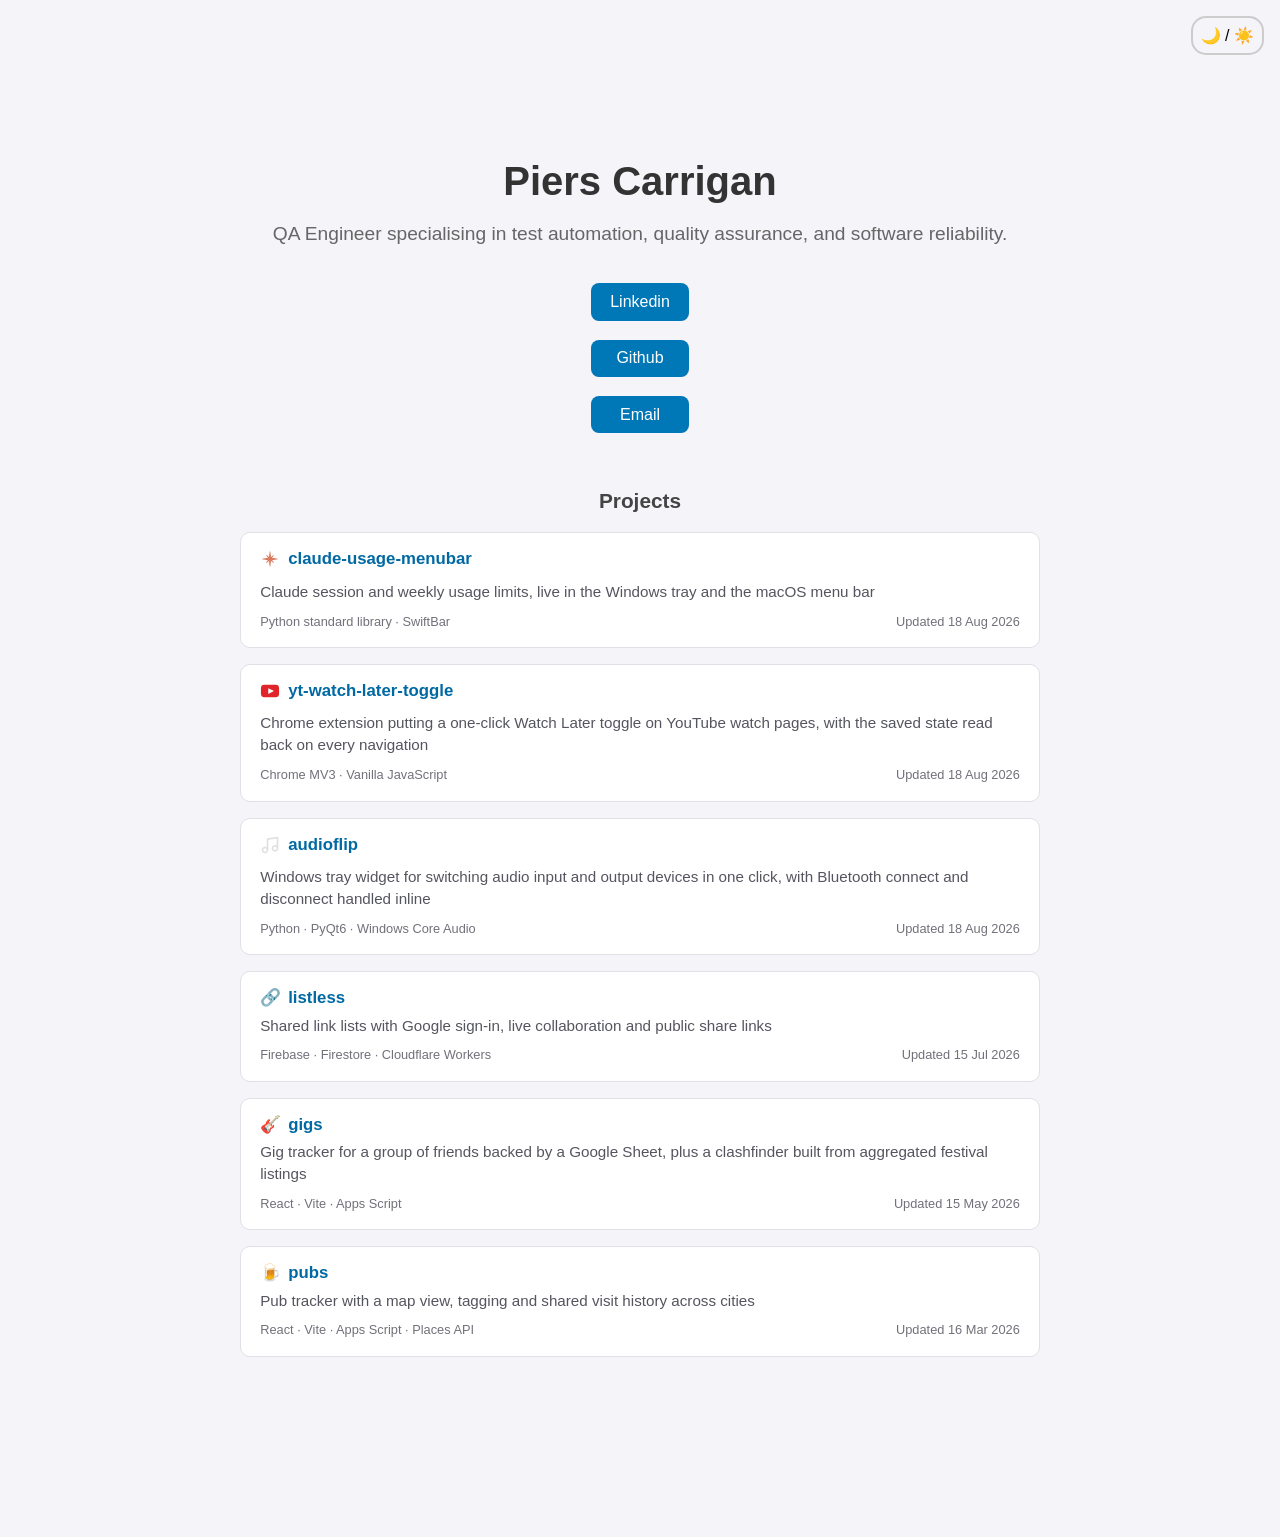
==== index.html @ 7ac931a4 "Show six projects, sorted newest-first with live commit dates Adds gigs, pubs and listless alongside" ====
<!DOCTYPE html>

<html lang="en">
  <head>
    <meta charset="UTF-8" />
    <meta name="viewport" content="width=device-width, initial-scale=1.0" />
    <meta name="description" content="The official website of Piers Carrigan - professional profile, portfolio, and contact information." />
    <meta property="og:type" content="profile" />
    <meta property="og:title" content="Piers Carrigan - QA Engineer" />
    <meta
      property="og:description"
      content="The official website of Piers Carrigan - QA engineer, tester, and software quality specialist."
    />
    <meta property="og:url" content="https://piers.qa/" />
    <meta property="og:image" content="https://piers.qa/assets/favicon.png" />
    <meta name="twitter:card" content="summary" />
    <meta name="twitter:title" content="Piers Carrigan - QA Engineer" />
    <meta name="twitter:description" content="The official site of Piers Carrigan - QA engineer and software quality professional." />
    <meta name="twitter:image" content="https://piers.qa/assets/favicon.png" />
    <link rel="stylesheet" href="style.css" />
    <link rel="icon" href="assets/favicon.png" type="image/png" />
    <link rel="canonical" href="https://piers.qa/" />
    <script type="application/ld+json">
      {
        "@context": "https://schema.org",
        "@type": "Person",
        "name": "Piers Carrigan",
        "url": "https://piers.qa",
        "sameAs": ["https://www.linkedin.com/in/pierscarrigan/", "https://github.com/pjcc"]
      }
    </script>

    <title>Piers Carrigan - QA Engineer | piers.qa</title>
  </head>
  <body>
    <div class="container">
      <header>
        <button id="darkModeToggle" class="toggle-btn">🌙 / ☀️</button>
        <h1>Piers Carrigan</h1>
        <p class="intro">QA Engineer specialising in test automation, quality assurance, and software reliability.</p>
      </header>
      <main>
        <a href="https://www.linkedin.com/in/pierscarrigan/" class="btn" aria-label="Link to Piers Carrigan's Linkedin">Linkedin</a><br />
        <a href="https://github.com/pjcc" class="btn" aria-label="Link to Piers Carrigan's Github">Github</a><br />
        <a href="mailto:piers.carrigan+githubpages@gmail.com" class="btn" aria-label="Email link for Piers Carrigan">Email</a>

        <section class="portfolio" aria-labelledby="portfolio-heading">
          <h2 id="portfolio-heading">Projects</h2>
          <ul class="projects">
            <li class="project">
              <h3>
                <a href="https://github.com/pjcc/claude-usage-menubar"><img class="icon" src="assets/projects/claude-usage.svg" alt="" width="20" height="20" /><span>claude-usage-menubar</span></a>
              </h3>
              <p>Claude session and weekly usage limits, live in the Windows tray and the macOS menu bar</p>
              <p class="meta">
                <span class="tech">Python standard library &middot; SwiftBar</span>
                <span class="updated">Updated <time datetime="2026-08-18T13:59:59Z" data-repo="claude-usage-menubar">18 Aug 2026</time></span>
              </p>
            </li>
            <li class="project">
              <h3>
                <a href="https://github.com/pjcc/yt-watch-later-toggle"><img class="icon" src="assets/projects/youtube-play.svg" alt="" width="20" height="20" /><span>yt-watch-later-toggle</span></a>
              </h3>
              <p>Chrome extension putting a one-click Watch Later toggle on YouTube watch pages, with the saved state read back on every navigation</p>
              <p class="meta">
                <span class="tech">Chrome MV3 &middot; Vanilla JavaScript</span>
                <span class="updated">Updated <time datetime="2026-08-18T13:49:23Z" data-repo="yt-watch-later-toggle">18 Aug 2026</time></span>
              </p>
            </li>
            <li class="project">
              <h3>
                <a href="https://github.com/pjcc/audioflip"><img class="icon" src="assets/projects/audioflip.ico" alt="" width="20" height="20" /><span>audioflip</span></a>
              </h3>
              <p>Windows tray widget for switching audio input and output devices in one click, with Bluetooth connect and disconnect handled inline</p>
              <p class="meta">
                <span class="tech">Python &middot; PyQt6 &middot; Windows Core Audio</span>
                <span class="updated">Updated <time datetime="2026-08-18T12:26:42Z" data-repo="audioflip">18 Aug 2026</time></span>
              </p>
            </li>
            <li class="project">
              <h3>
                <a href="https://github.com/pjcc/listless"><span class="icon" aria-hidden="true">&#128279;</span><span>listless</span></a>
              </h3>
              <p>Shared link lists with Google sign-in, live collaboration and public share links</p>
              <p class="meta">
                <span class="tech">Firebase &middot; Firestore &middot; Cloudflare Workers</span>
                <span class="updated">Updated <time datetime="2026-07-15T09:54:10Z" data-repo="listless">15 Jul 2026</time></span>
              </p>
            </li>
            <li class="project">
              <h3>
                <a href="https://github.com/pjcc/gigs"><span class="icon" aria-hidden="true">&#127928;</span><span>gigs</span></a>
              </h3>
              <p>Gig tracker for a group of friends backed by a Google Sheet, plus a clashfinder built from aggregated festival listings</p>
              <p class="meta">
                <span class="tech">React &middot; Vite &middot; Apps Script</span>
                <span class="updated">Updated <time datetime="2026-05-15T13:23:45Z" data-repo="gigs">15 May 2026</time></span>
              </p>
            </li>
            <li class="project">
              <h3>
                <a href="https://github.com/pjcc/pubs"><span class="icon" aria-hidden="true">&#127866;</span><span>pubs</span></a>
              </h3>
              <p>Pub tracker with a map view, tagging and shared visit history across cities</p>
              <p class="meta">
                <span class="tech">React &middot; Vite &middot; Apps Script &middot; Places API</span>
                <span class="updated">Updated <time datetime="2026-03-16T22:26:33Z" data-repo="pubs">16 Mar 2026</time></span>
              </p>
            </li>
          </ul>
        </section>
      </main>
      <footer></footer>
    </div>
    <script>
      // The commit dates are baked into the markup so the cards are right with
      // no JS and when the API is unreachable or rate-limited. This refreshes
      // them from GitHub when it answers, so they cannot silently go stale.
      (() => {
        const list = document.querySelector(".projects");
        const stamp = (li) => li.querySelector("time")?.getAttribute("datetime") || "";

        // Newest first. The markup is already in this order, so the first call
        // is a no-op and the cards do not visibly reshuffle on load; only live
        // data that actually changes the order moves anything.
        const sortCards = () => {
          [...list.children]
            .sort((a, b) => stamp(b).localeCompare(stamp(a)))
            .forEach((li) => list.appendChild(li));
        };

        sortCards();

        const times = [...document.querySelectorAll("time[data-repo]")];
        Promise.allSettled(
          times.map((el) =>
            fetch(`https://api.github.com/repos/pjcc/${el.dataset.repo}/commits?per_page=1`)
              .then((res) => (res.ok ? res.json() : Promise.reject(res.status)))
              .then(([commit]) => {
                const when = new Date(commit.commit.committer.date);
                if (isNaN(when)) return;
                el.setAttribute("datetime", when.toISOString());
                el.textContent = when.toLocaleDateString("en-GB", { day: "numeric", month: "short", year: "numeric" });
              }),
          ),
        ).then(sortCards); // one re-sort once every card has settled, not six
      })();
    </script>

    <script>
      const prefersDark = window.matchMedia("(prefers-color-scheme: dark)").matches;
      const storedTheme = localStorage.getItem("theme");
      const toggleBtn = document.getElementById("darkModeToggle");

      // Determine initial theme
      const isDark = storedTheme === "dark" || (!storedTheme && prefersDark);
      if (isDark) {
        document.body.classList.add("dark");
      }

      // Set initial accessibility attributes
      toggleBtn.setAttribute("aria-pressed", isDark);
      toggleBtn.setAttribute("aria-label", isDark ? "Switch to light mode" : "Switch to dark mode");
      // toggleBtn.textContent = isDark ? "☀️" : "🌙";

      // Handle toggle click
      toggleBtn.addEventListener("click", () => {
        const nowDark = !document.body.classList.contains("dark");

        document.body.classList.toggle("dark", nowDark);
        localStorage.setItem("theme", nowDark ? "dark" : "light");

        // Update ARIA attributes and icon
        toggleBtn.setAttribute("aria-pressed", nowDark);
        toggleBtn.setAttribute("aria-label", nowDark ? "Switch to light mode" : "Switch to dark mode");
        // toggleBtn.textContent = nowDark ? "☀️" : "🌙";
      });
    </script>
  </body>
</html>
<!-- https://github.com/pjcc/pjcc.github.io -->
---- style.css ----
/* Light mode */
body {
  margin: 100px;
  font-family: "Segoe UI", sans-serif;
  background: #f4f4f9;
  color: #333;
  transition: background 1s, color 1s;
}

.container {
  max-width: 800px;
  margin: 0 auto;
  padding: 2rem;
  text-align: center;
}

header h1 {
  font-size: 2.5rem;
  margin-bottom: 0.5rem;
}

header p {
  font-size: 1.2rem;
  color: #666;
}

.btn {
  display: inline-block;
  margin-top: 1.2rem;
  padding: 0.6rem 1.2rem;
  background: #0077b6;
  color: #fff;
  text-decoration: none;
  border-radius: 8px;
  transition: background 0.3s;
  min-width: 60px;
}

.btn:hover {
  background: #005c8e;
}

footer {
  margin-top: 3rem;
  font-size: 0.9rem;
  color: #888;
}

.toggle-btn {
  position: absolute;
  top: 1rem;
  right: 1rem;
  background: none;
  border: 2px solid #ccc;
  padding: 0.5rem 0.5rem;
  border-radius: 15px;
  cursor: pointer;
  font-size: 1rem;
}

.toggle-btn:hover {
  background: #e1eff2;
}

/* Portfolio */
.portfolio {
  margin-top: 3.5rem;
  text-align: left;
}

.portfolio h2 {
  font-size: 1.3rem;
  margin: 0 0 1.2rem;
  text-align: center;
  color: #444;
}

.projects {
  list-style: none;
  margin: 0;
  padding: 0;
  display: grid;
  gap: 1rem;
}

.project {
  padding: 1rem 1.2rem;
  border: 1px solid #e0e0e6;
  border-radius: 10px;
  background: #fff;
  transition: border-color 0.3s, background 1s;
}

.project:hover {
  border-color: #0077b6;
}

.project h3 {
  margin: 0 0 0.4rem;
  font-size: 1.05rem;
}

.project h3 a {
  display: inline-flex;
  align-items: center;
  gap: 0.5rem;
  color: #0069a3;
  text-decoration: none;
}

/* Emoji and raster icons sit on the same 1.25rem box so the names line up */
.project .icon {
  flex: 0 0 auto;
  width: 1.25rem;
  height: 1.25rem;
  font-size: 1.05rem;
  line-height: 1.25rem;
  text-align: center;
}

img.icon {
  object-fit: contain;
}

.project h3 a:hover span:last-child {
  text-decoration: underline;
}

.project p {
  margin: 0;
  font-size: 0.95rem;
  color: #55555f;
  line-height: 1.45;
}

.project .meta {
  display: flex;
  justify-content: space-between;
  align-items: baseline;
  gap: 0.75rem 1rem;
  flex-wrap: wrap;
  margin-top: 0.6rem;
  font-size: 0.8rem;
  color: #71717a;
}

.project .updated {
  white-space: nowrap;
}

/* Keyboard focus, in both themes */
a:focus-visible,
button:focus-visible {
  outline: 3px solid #0077b6;
  outline-offset: 3px;
}

/* The 100px body margin leaves too little room for the cards on a phone */
@media (max-width: 600px) {
  body {
    margin: 2rem 1rem;
  }

  .container {
    padding: 1rem 0;
  }
}

/* Dark mode */
body.dark {
  background: #121212;
  color: #e0e0e0;
}

body.dark header p,
body.dark footer {
  color: #aaa;
}

body.dark .btn {
  background: #0077b6;
}

body.dark .btn:hover {
  background: #005c8e;
}

body.dark .toggle-btn {
  border-color: #555;
  color: #e0e0e0;
}

body.dark .toggle-btn:hover {
  background: #3b4142;
}

body.dark .portfolio h2 {
  color: #ccc;
}

body.dark .project {
  background: #1b1b1b;
  border-color: #333;
}

body.dark .project:hover {
  border-color: #4db8e8;
}

body.dark .project h3 a {
  color: #5cc2ef;
}

body.dark .project p {
  color: #b8b8b8;
}

body.dark .project .meta {
  color: #8a8a8a;
}

body.dark a:focus-visible,
body.dark button:focus-visible {
  outline-color: #5cc2ef;
}
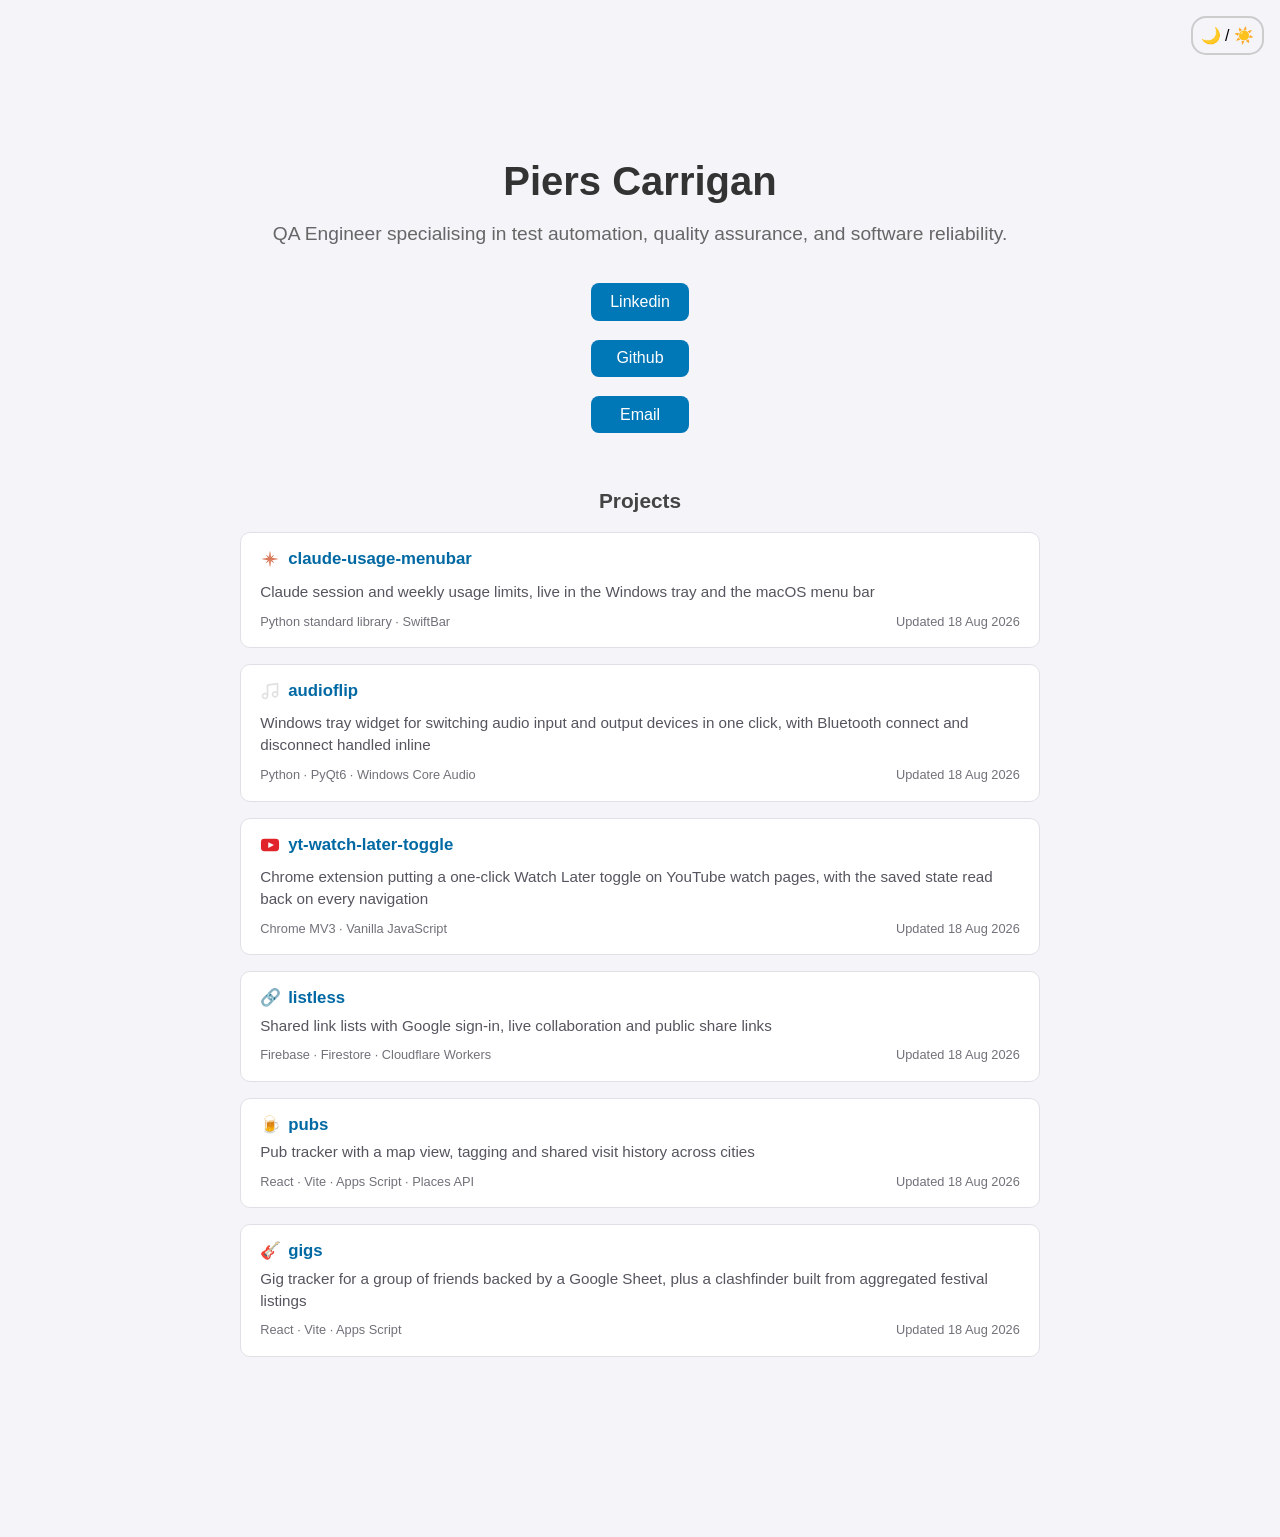
==== commit 6505af16: "Refresh the baked commit dates and the order they imply Today's pushes moved four of the six repos, " ====
--- a/index.html
+++ b/index.html
@@ -54,7 +54,17 @@
               <p>Claude session and weekly usage limits, live in the Windows tray and the macOS menu bar</p>
               <p class="meta">
                 <span class="tech">Python standard library &middot; SwiftBar</span>
-                <span class="updated">Updated <time datetime="2026-08-18T13:59:59Z" data-repo="claude-usage-menubar">18 Aug 2026</time></span>
+                <span class="updated">Updated <time datetime="2026-08-18T15:33:27Z" data-repo="claude-usage-menubar">18 Aug 2026</time></span>
+              </p>
+            </li>
+            <li class="project">
+              <h3>
+                <a href="https://github.com/pjcc/audioflip"><img class="icon" src="assets/projects/audioflip.ico" alt="" width="20" height="20" /><span>audioflip</span></a>
+              </h3>
+              <p>Windows tray widget for switching audio input and output devices in one click, with Bluetooth connect and disconnect handled inline</p>
+              <p class="meta">
+                <span class="tech">Python &middot; PyQt6 &middot; Windows Core Audio</span>
+                <span class="updated">Updated <time datetime="2026-08-18T15:32:09Z" data-repo="audioflip">18 Aug 2026</time></span>
               </p>
             </li>
             <li class="project">
@@ -64,17 +74,7 @@
               <p>Chrome extension putting a one-click Watch Later toggle on YouTube watch pages, with the saved state read back on every navigation</p>
               <p class="meta">
                 <span class="tech">Chrome MV3 &middot; Vanilla JavaScript</span>
-                <span class="updated">Updated <time datetime="2026-08-18T13:49:23Z" data-repo="yt-watch-later-toggle">18 Aug 2026</time></span>
-              </p>
-            </li>
-            <li class="project">
-              <h3>
-                <a href="https://github.com/pjcc/audioflip"><img class="icon" src="assets/projects/audioflip.ico" alt="" width="20" height="20" /><span>audioflip</span></a>
-              </h3>
-              <p>Windows tray widget for switching audio input and output devices in one click, with Bluetooth connect and disconnect handled inline</p>
-              <p class="meta">
-                <span class="tech">Python &middot; PyQt6 &middot; Windows Core Audio</span>
-                <span class="updated">Updated <time datetime="2026-08-18T12:26:42Z" data-repo="audioflip">18 Aug 2026</time></span>
+                <span class="updated">Updated <time datetime="2026-08-18T15:30:24Z" data-repo="yt-watch-later-toggle">18 Aug 2026</time></span>
               </p>
             </li>
             <li class="project">
@@ -84,7 +84,17 @@
               <p>Shared link lists with Google sign-in, live collaboration and public share links</p>
               <p class="meta">
                 <span class="tech">Firebase &middot; Firestore &middot; Cloudflare Workers</span>
-                <span class="updated">Updated <time datetime="2026-07-15T09:54:10Z" data-repo="listless">15 Jul 2026</time></span>
+                <span class="updated">Updated <time datetime="2026-08-18T15:13:53Z" data-repo="listless">18 Aug 2026</time></span>
+              </p>
+            </li>
+            <li class="project">
+              <h3>
+                <a href="https://github.com/pjcc/pubs"><span class="icon" aria-hidden="true">&#127866;</span><span>pubs</span></a>
+              </h3>
+              <p>Pub tracker with a map view, tagging and shared visit history across cities</p>
+              <p class="meta">
+                <span class="tech">React &middot; Vite &middot; Apps Script &middot; Places API</span>
+                <span class="updated">Updated <time datetime="2026-08-18T14:26:42Z" data-repo="pubs">18 Aug 2026</time></span>
               </p>
             </li>
             <li class="project">
@@ -94,17 +104,7 @@
               <p>Gig tracker for a group of friends backed by a Google Sheet, plus a clashfinder built from aggregated festival listings</p>
               <p class="meta">
                 <span class="tech">React &middot; Vite &middot; Apps Script</span>
-                <span class="updated">Updated <time datetime="2026-05-15T13:23:45Z" data-repo="gigs">15 May 2026</time></span>
-              </p>
-            </li>
-            <li class="project">
-              <h3>
-                <a href="https://github.com/pjcc/pubs"><span class="icon" aria-hidden="true">&#127866;</span><span>pubs</span></a>
-              </h3>
-              <p>Pub tracker with a map view, tagging and shared visit history across cities</p>
-              <p class="meta">
-                <span class="tech">React &middot; Vite &middot; Apps Script &middot; Places API</span>
-                <span class="updated">Updated <time datetime="2026-03-16T22:26:33Z" data-repo="pubs">16 Mar 2026</time></span>
+                <span class="updated">Updated <time datetime="2026-08-18T14:26:38Z" data-repo="gigs">18 Aug 2026</time></span>
               </p>
             </li>
           </ul>
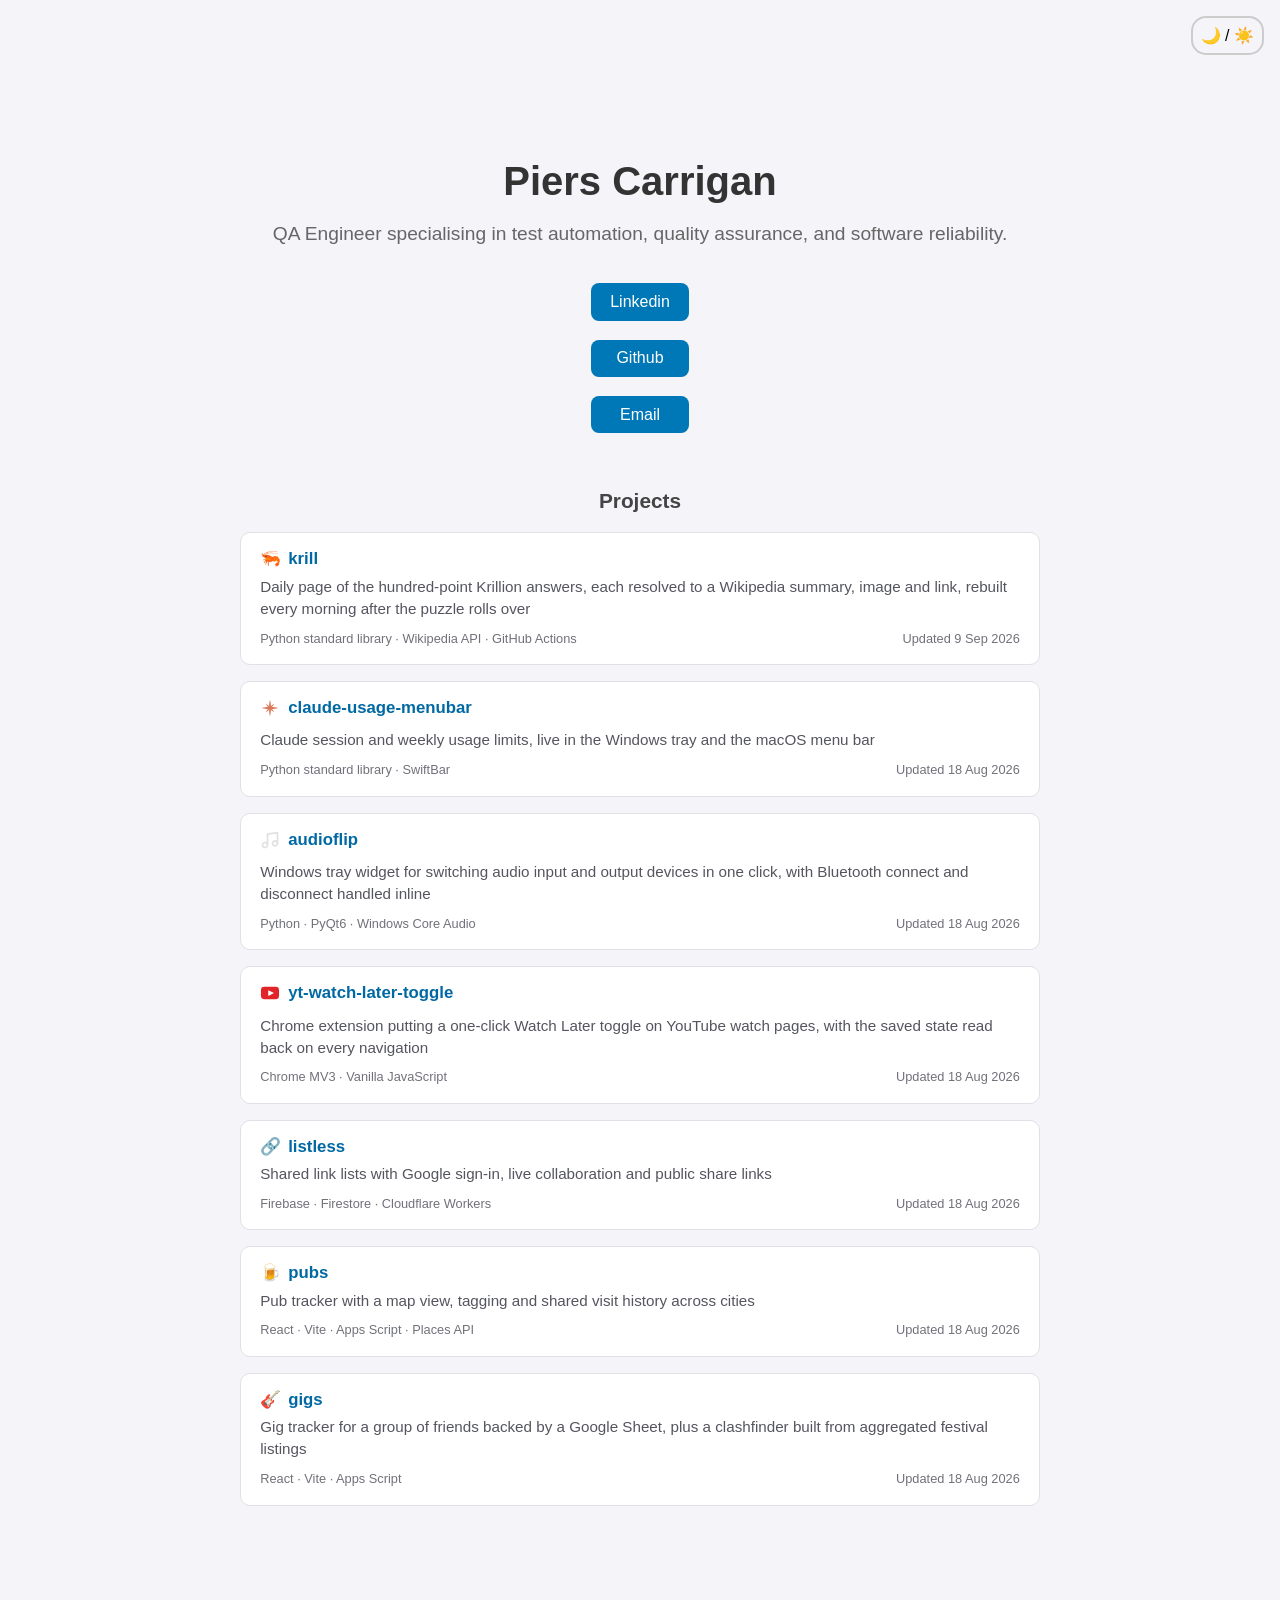
==== commit 66dbf18f: "Add krill to the projects section Newest of the seven, so it leads the list. Baked date is the real " ====
--- a/index.html
+++ b/index.html
@@ -47,6 +47,16 @@
         <section class="portfolio" aria-labelledby="portfolio-heading">
           <h2 id="portfolio-heading">Projects</h2>
           <ul class="projects">
+            <li class="project">
+              <h3>
+                <a href="https://github.com/pjcc/krill"><span class="icon" aria-hidden="true">&#129424;</span><span>krill</span></a>
+              </h3>
+              <p>Daily page of the hundred-point Krillion answers, each resolved to a Wikipedia summary, image and link, rebuilt every morning after the puzzle rolls over</p>
+              <p class="meta">
+                <span class="tech">Python standard library &middot; Wikipedia API &middot; GitHub Actions</span>
+                <span class="updated">Updated <time datetime="2026-09-09T11:57:45Z" data-repo="krill">9 Sep 2026</time></span>
+              </p>
+            </li>
             <li class="project">
               <h3>
                 <a href="https://github.com/pjcc/claude-usage-menubar"><img class="icon" src="assets/projects/claude-usage.svg" alt="" width="20" height="20" /><span>claude-usage-menubar</span></a>
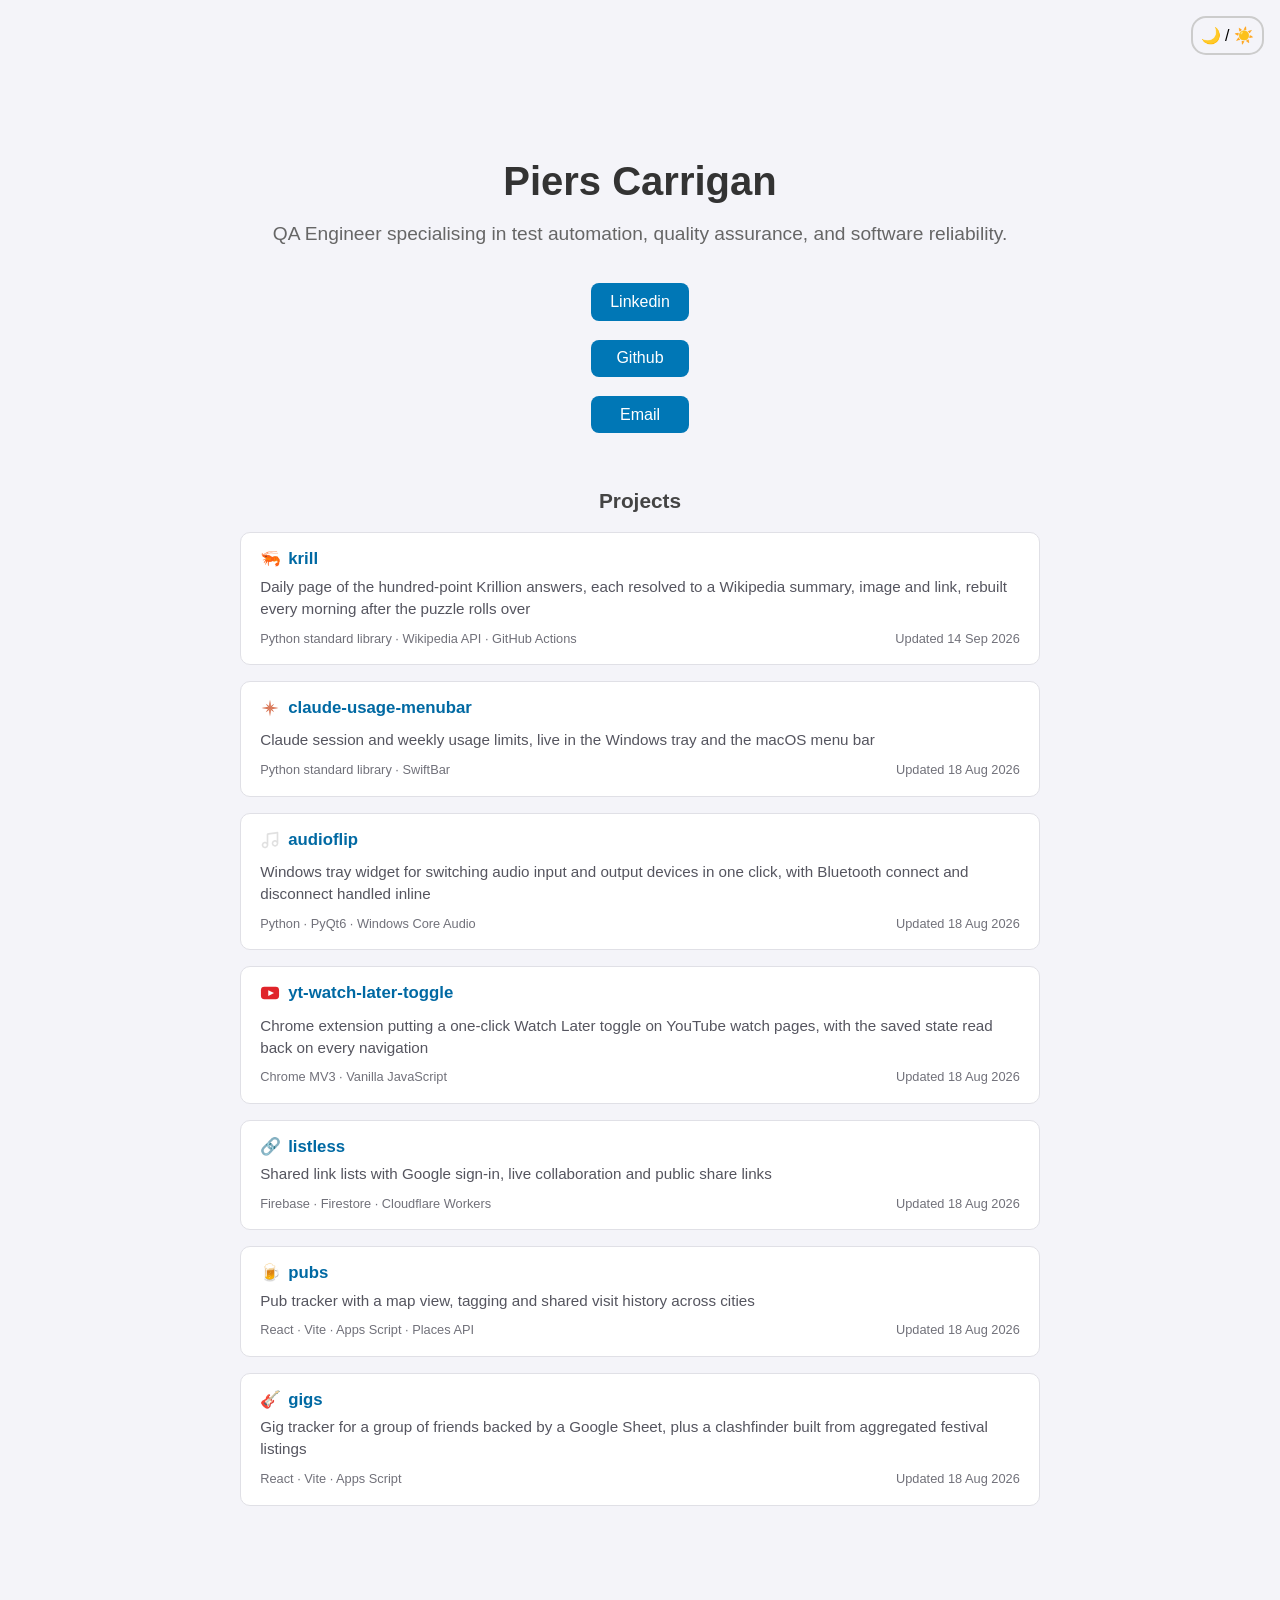
==== commit 572f6f85: "Date the krill card from human commits only krill's daily Actions run commits as github-actions[bot]" ====
--- a/index.html
+++ b/index.html
@@ -54,7 +54,7 @@
               <p>Daily page of the hundred-point Krillion answers, each resolved to a Wikipedia summary, image and link, rebuilt every morning after the puzzle rolls over</p>
               <p class="meta">
                 <span class="tech">Python standard library &middot; Wikipedia API &middot; GitHub Actions</span>
-                <span class="updated">Updated <time datetime="2026-09-09T11:57:45Z" data-repo="krill">9 Sep 2026</time></span>
+                <span class="updated">Updated <time datetime="2026-09-14T11:53:27Z" data-repo="krill" data-author="pjcc">14 Sep 2026</time></span>
               </p>
             </li>
             <li class="project">
@@ -141,10 +141,15 @@
 
         sortCards();
 
+        // data-author limits a card to that user's commits, for repos where a
+        // bot commits on a schedule and would otherwise pass for real activity.
         const times = [...document.querySelectorAll("time[data-repo]")];
         Promise.allSettled(
           times.map((el) =>
-            fetch(`https://api.github.com/repos/pjcc/${el.dataset.repo}/commits?per_page=1`)
+            fetch(
+              `https://api.github.com/repos/pjcc/${el.dataset.repo}/commits?per_page=1` +
+                (el.dataset.author ? `&author=${el.dataset.author}` : ""),
+            )
               .then((res) => (res.ok ? res.json() : Promise.reject(res.status)))
               .then(([commit]) => {
                 const when = new Date(commit.commit.committer.date);
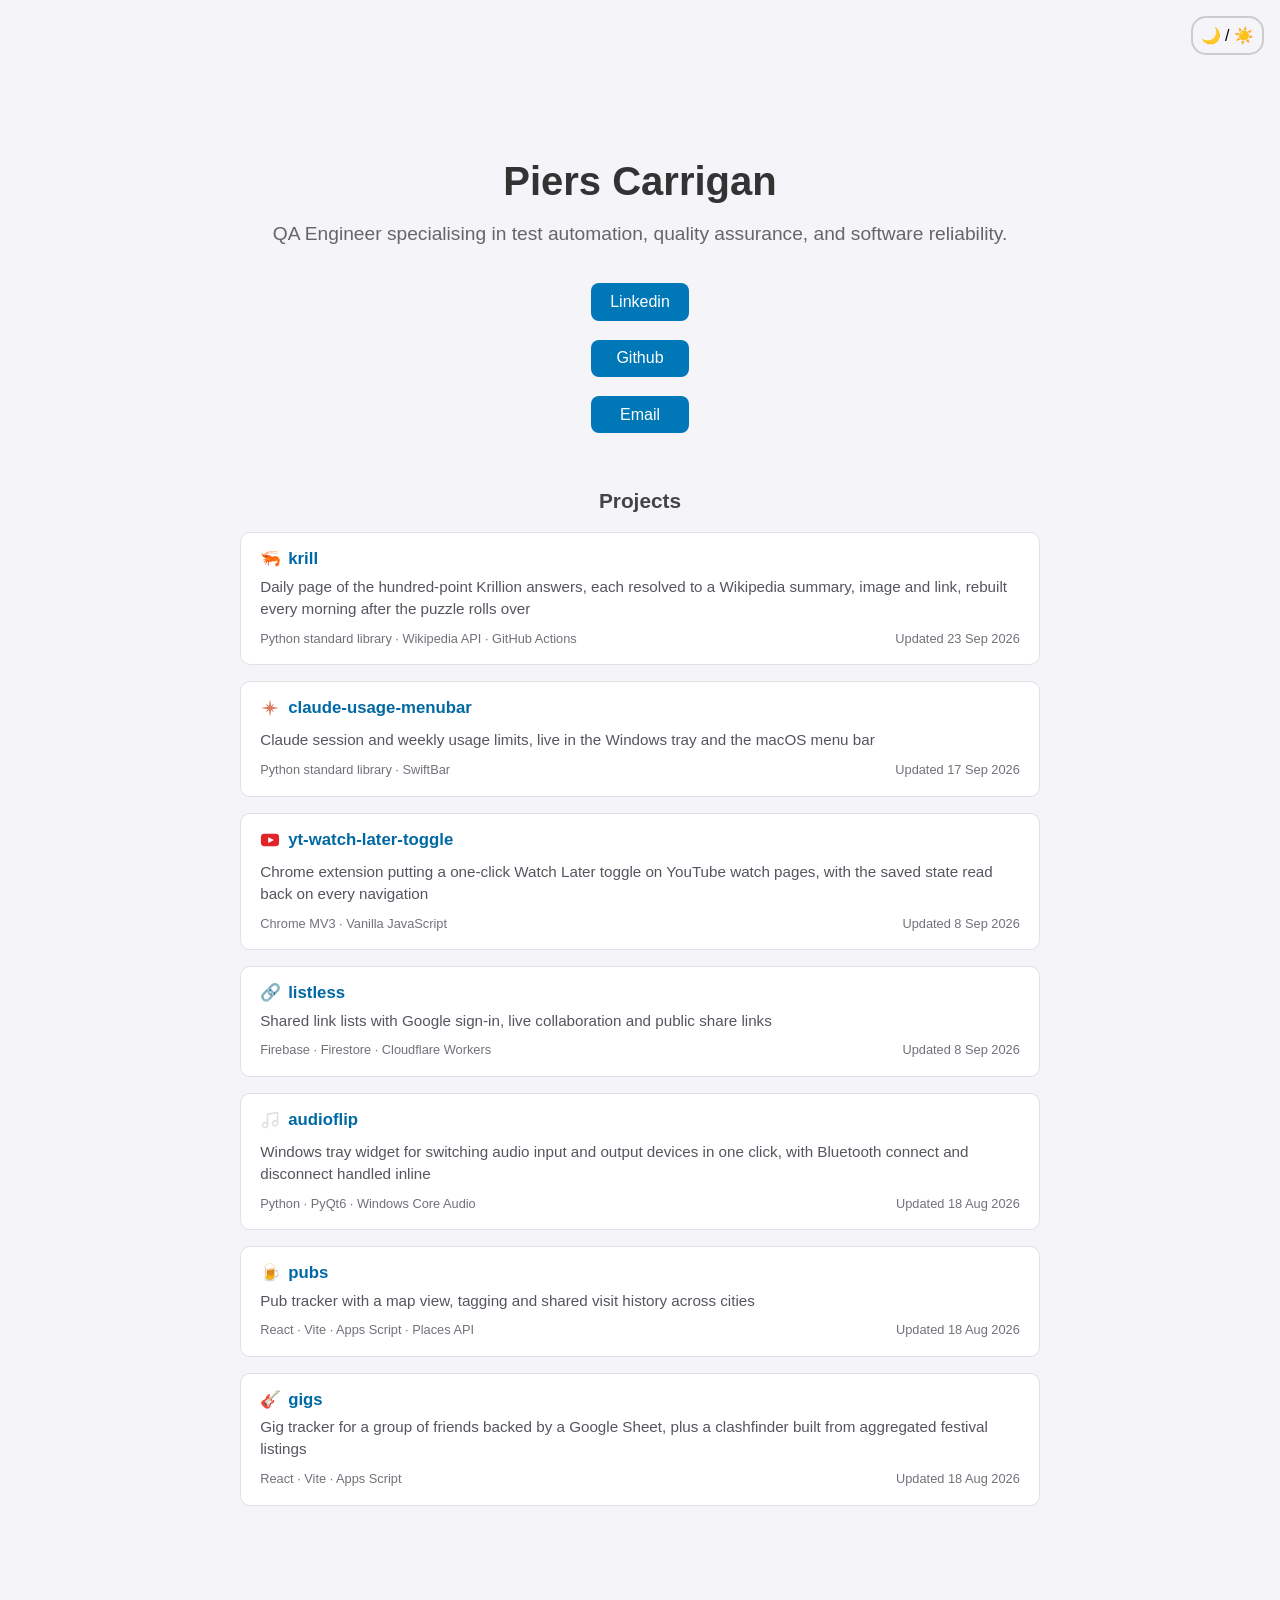
==== commit a54d6d08: "Refresh the baked commit dates and the order they imply Five cards had drifted from their live dates" ====
--- a/index.html
+++ b/index.html
@@ -54,7 +54,7 @@
               <p>Daily page of the hundred-point Krillion answers, each resolved to a Wikipedia summary, image and link, rebuilt every morning after the puzzle rolls over</p>
               <p class="meta">
                 <span class="tech">Python standard library &middot; Wikipedia API &middot; GitHub Actions</span>
-                <span class="updated">Updated <time datetime="2026-09-14T11:53:27Z" data-repo="krill" data-author="pjcc">14 Sep 2026</time></span>
+                <span class="updated">Updated <time datetime="2026-09-23T11:34:44Z" data-repo="krill" data-author="pjcc">23 Sep 2026</time></span>
               </p>
             </li>
             <li class="project">
@@ -64,7 +64,27 @@
               <p>Claude session and weekly usage limits, live in the Windows tray and the macOS menu bar</p>
               <p class="meta">
                 <span class="tech">Python standard library &middot; SwiftBar</span>
-                <span class="updated">Updated <time datetime="2026-08-18T15:33:27Z" data-repo="claude-usage-menubar">18 Aug 2026</time></span>
+                <span class="updated">Updated <time datetime="2026-09-17T09:54:16Z" data-repo="claude-usage-menubar">17 Sep 2026</time></span>
+              </p>
+            </li>
+            <li class="project">
+              <h3>
+                <a href="https://github.com/pjcc/yt-watch-later-toggle"><img class="icon" src="assets/projects/youtube-play.svg" alt="" width="20" height="20" /><span>yt-watch-later-toggle</span></a>
+              </h3>
+              <p>Chrome extension putting a one-click Watch Later toggle on YouTube watch pages, with the saved state read back on every navigation</p>
+              <p class="meta">
+                <span class="tech">Chrome MV3 &middot; Vanilla JavaScript</span>
+                <span class="updated">Updated <time datetime="2026-09-08T21:03:49Z" data-repo="yt-watch-later-toggle">8 Sep 2026</time></span>
+              </p>
+            </li>
+            <li class="project">
+              <h3>
+                <a href="https://github.com/pjcc/listless"><span class="icon" aria-hidden="true">&#128279;</span><span>listless</span></a>
+              </h3>
+              <p>Shared link lists with Google sign-in, live collaboration and public share links</p>
+              <p class="meta">
+                <span class="tech">Firebase &middot; Firestore &middot; Cloudflare Workers</span>
+                <span class="updated">Updated <time datetime="2026-09-08T20:45:06Z" data-repo="listless">8 Sep 2026</time></span>
               </p>
             </li>
             <li class="project">
@@ -74,27 +94,7 @@
               <p>Windows tray widget for switching audio input and output devices in one click, with Bluetooth connect and disconnect handled inline</p>
               <p class="meta">
                 <span class="tech">Python &middot; PyQt6 &middot; Windows Core Audio</span>
-                <span class="updated">Updated <time datetime="2026-08-18T15:32:09Z" data-repo="audioflip">18 Aug 2026</time></span>
-              </p>
-            </li>
-            <li class="project">
-              <h3>
-                <a href="https://github.com/pjcc/yt-watch-later-toggle"><img class="icon" src="assets/projects/youtube-play.svg" alt="" width="20" height="20" /><span>yt-watch-later-toggle</span></a>
-              </h3>
-              <p>Chrome extension putting a one-click Watch Later toggle on YouTube watch pages, with the saved state read back on every navigation</p>
-              <p class="meta">
-                <span class="tech">Chrome MV3 &middot; Vanilla JavaScript</span>
-                <span class="updated">Updated <time datetime="2026-08-18T15:30:24Z" data-repo="yt-watch-later-toggle">18 Aug 2026</time></span>
-              </p>
-            </li>
-            <li class="project">
-              <h3>
-                <a href="https://github.com/pjcc/listless"><span class="icon" aria-hidden="true">&#128279;</span><span>listless</span></a>
-              </h3>
-              <p>Shared link lists with Google sign-in, live collaboration and public share links</p>
-              <p class="meta">
-                <span class="tech">Firebase &middot; Firestore &middot; Cloudflare Workers</span>
-                <span class="updated">Updated <time datetime="2026-08-18T15:13:53Z" data-repo="listless">18 Aug 2026</time></span>
+                <span class="updated">Updated <time datetime="2026-08-18T19:30:48Z" data-repo="audioflip">18 Aug 2026</time></span>
               </p>
             </li>
             <li class="project">
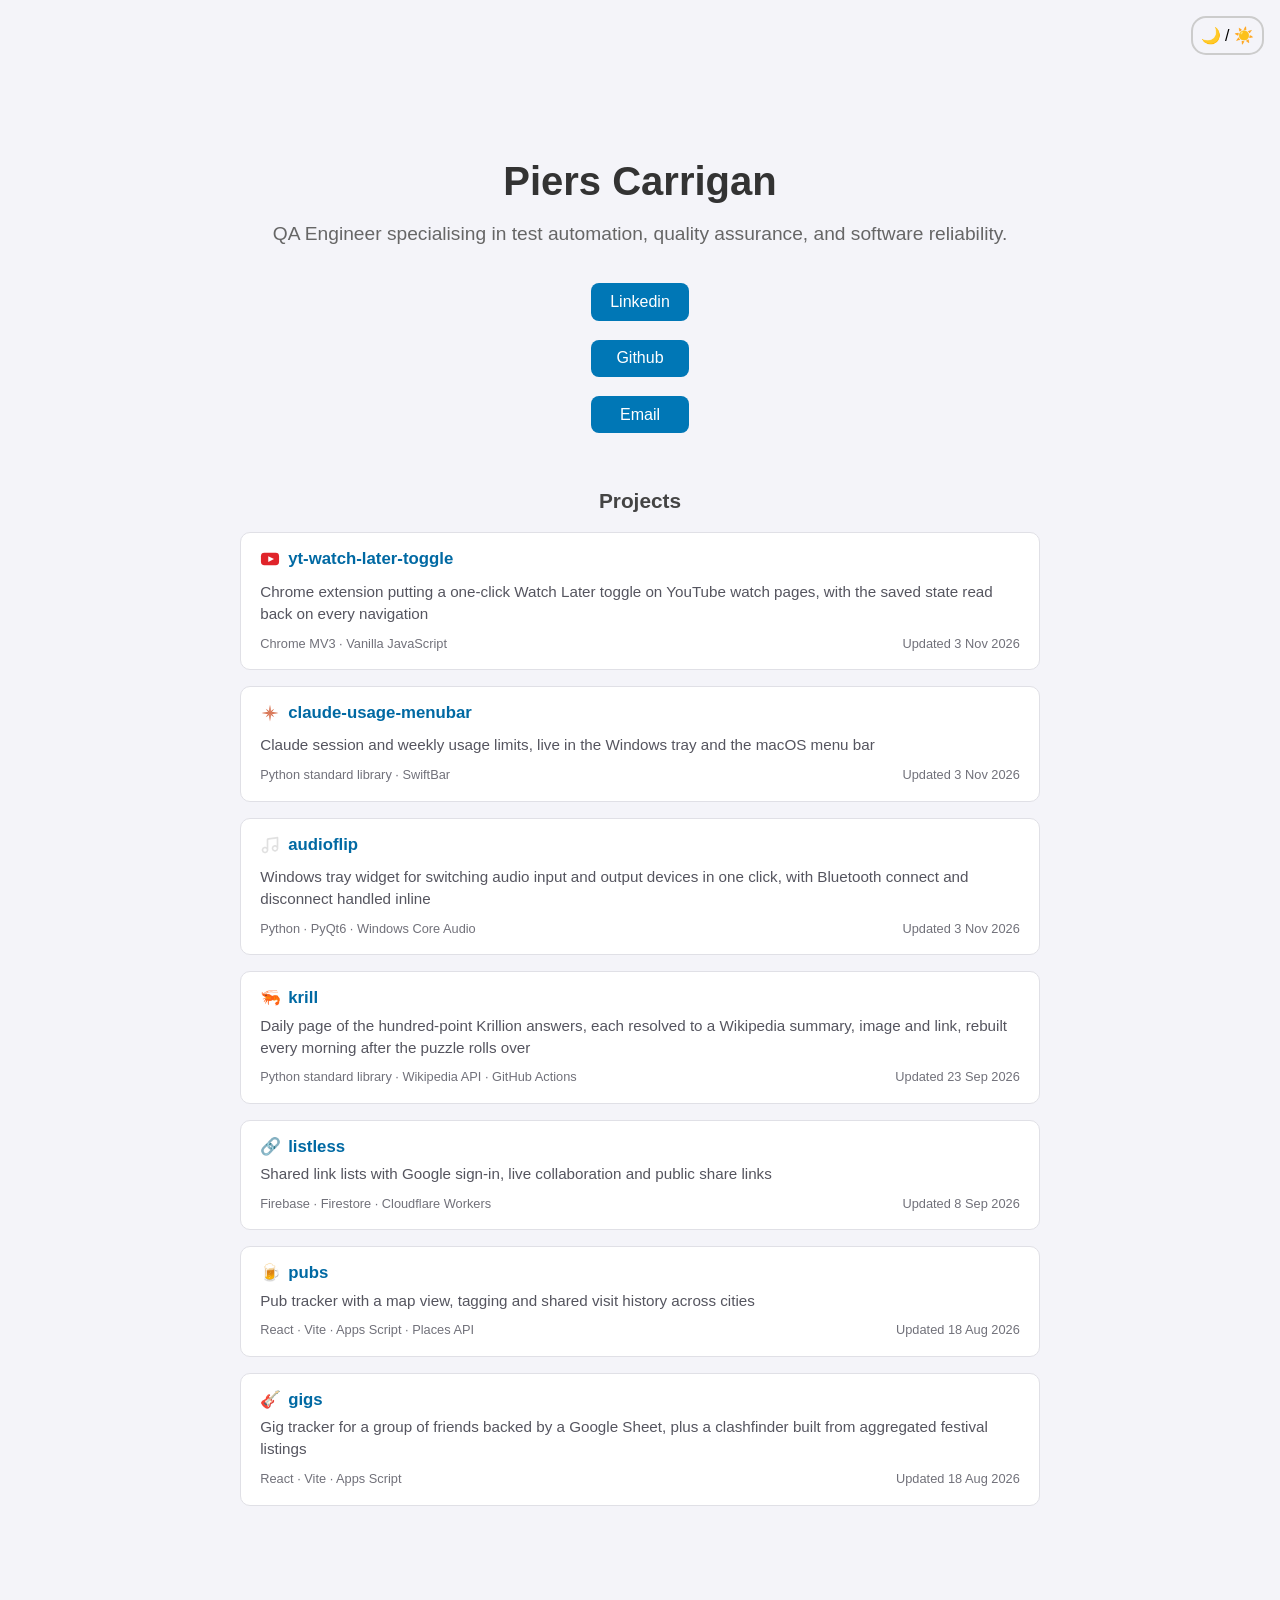
==== commit 034d82dd: "Cache the project dates so reloads cannot exhaust the API limit Each load spent one unauthenticated " ====
--- a/index.html
+++ b/index.html
@@ -17,6 +17,27 @@
     <meta name="twitter:title" content="Piers Carrigan - QA Engineer" />
     <meta name="twitter:description" content="The official site of Piers Carrigan - QA engineer and software quality professional." />
     <meta name="twitter:image" content="https://piers.qa/assets/favicon.png" />
+    <meta name="color-scheme" content="light dark" />
+    <script>
+      // Both run before first paint, which is why they live here and not at the
+      // end of <body>.
+      // The project list stays hidden until the live dates have sorted it, so it
+      // never shows in its baked order (removed by the script further down).
+      document.documentElement.classList.add("projects-pending");
+
+      // The theme is decided here so a cold load paints in the right theme
+      // straight away. Applied at the end of <body>, the page painted light and
+      // then faded to dark through the body's background transition.
+      (() => {
+        let stored = null;
+        try {
+          stored = localStorage.getItem("theme");
+        } catch {}
+        const dark = stored ? stored === "dark" : window.matchMedia("(prefers-color-scheme: dark)").matches;
+        document.documentElement.classList.toggle("dark", dark);
+        document.documentElement.style.colorScheme = dark ? "dark" : "light";
+      })();
+    </script>
     <link rel="stylesheet" href="style.css" />
     <link rel="icon" href="assets/favicon.png" type="image/png" />
     <link rel="canonical" href="https://piers.qa/" />
@@ -49,6 +70,36 @@
           <ul class="projects">
             <li class="project">
               <h3>
+                <a href="https://github.com/pjcc/yt-watch-later-toggle"><img class="icon" src="assets/projects/youtube-play.svg" alt="" width="20" height="20" /><span>yt-watch-later-toggle</span></a>
+              </h3>
+              <p>Chrome extension putting a one-click Watch Later toggle on YouTube watch pages, with the saved state read back on every navigation</p>
+              <p class="meta">
+                <span class="tech">Chrome MV3 &middot; Vanilla JavaScript</span>
+                <span class="updated">Updated <time datetime="2026-11-03T14:54:35Z" data-repo="yt-watch-later-toggle">3 Nov 2026</time></span>
+              </p>
+            </li>
+            <li class="project">
+              <h3>
+                <a href="https://github.com/pjcc/claude-usage-menubar"><img class="icon" src="assets/projects/claude-usage.svg" alt="" width="20" height="20" /><span>claude-usage-menubar</span></a>
+              </h3>
+              <p>Claude session and weekly usage limits, live in the Windows tray and the macOS menu bar</p>
+              <p class="meta">
+                <span class="tech">Python standard library &middot; SwiftBar</span>
+                <span class="updated">Updated <time datetime="2026-11-03T14:36:13Z" data-repo="claude-usage-menubar">3 Nov 2026</time></span>
+              </p>
+            </li>
+            <li class="project">
+              <h3>
+                <a href="https://github.com/pjcc/audioflip"><img class="icon" src="assets/projects/audioflip.ico" alt="" width="20" height="20" /><span>audioflip</span></a>
+              </h3>
+              <p>Windows tray widget for switching audio input and output devices in one click, with Bluetooth connect and disconnect handled inline</p>
+              <p class="meta">
+                <span class="tech">Python &middot; PyQt6 &middot; Windows Core Audio</span>
+                <span class="updated">Updated <time datetime="2026-11-03T14:32:23Z" data-repo="audioflip">3 Nov 2026</time></span>
+              </p>
+            </li>
+            <li class="project">
+              <h3>
                 <a href="https://github.com/pjcc/krill"><span class="icon" aria-hidden="true">&#129424;</span><span>krill</span></a>
               </h3>
               <p>Daily page of the hundred-point Krillion answers, each resolved to a Wikipedia summary, image and link, rebuilt every morning after the puzzle rolls over</p>
@@ -59,42 +110,12 @@
             </li>
             <li class="project">
               <h3>
-                <a href="https://github.com/pjcc/claude-usage-menubar"><img class="icon" src="assets/projects/claude-usage.svg" alt="" width="20" height="20" /><span>claude-usage-menubar</span></a>
-              </h3>
-              <p>Claude session and weekly usage limits, live in the Windows tray and the macOS menu bar</p>
-              <p class="meta">
-                <span class="tech">Python standard library &middot; SwiftBar</span>
-                <span class="updated">Updated <time datetime="2026-09-17T09:54:16Z" data-repo="claude-usage-menubar">17 Sep 2026</time></span>
-              </p>
-            </li>
-            <li class="project">
-              <h3>
-                <a href="https://github.com/pjcc/yt-watch-later-toggle"><img class="icon" src="assets/projects/youtube-play.svg" alt="" width="20" height="20" /><span>yt-watch-later-toggle</span></a>
-              </h3>
-              <p>Chrome extension putting a one-click Watch Later toggle on YouTube watch pages, with the saved state read back on every navigation</p>
-              <p class="meta">
-                <span class="tech">Chrome MV3 &middot; Vanilla JavaScript</span>
-                <span class="updated">Updated <time datetime="2026-09-08T21:03:49Z" data-repo="yt-watch-later-toggle">8 Sep 2026</time></span>
-              </p>
-            </li>
-            <li class="project">
-              <h3>
                 <a href="https://github.com/pjcc/listless"><span class="icon" aria-hidden="true">&#128279;</span><span>listless</span></a>
               </h3>
               <p>Shared link lists with Google sign-in, live collaboration and public share links</p>
               <p class="meta">
                 <span class="tech">Firebase &middot; Firestore &middot; Cloudflare Workers</span>
                 <span class="updated">Updated <time datetime="2026-09-08T20:45:06Z" data-repo="listless">8 Sep 2026</time></span>
-              </p>
-            </li>
-            <li class="project">
-              <h3>
-                <a href="https://github.com/pjcc/audioflip"><img class="icon" src="assets/projects/audioflip.ico" alt="" width="20" height="20" /><span>audioflip</span></a>
-              </h3>
-              <p>Windows tray widget for switching audio input and output devices in one click, with Bluetooth connect and disconnect handled inline</p>
-              <p class="meta">
-                <span class="tech">Python &middot; PyQt6 &middot; Windows Core Audio</span>
-                <span class="updated">Updated <time datetime="2026-08-18T19:30:48Z" data-repo="audioflip">18 Aug 2026</time></span>
               </p>
             </li>
             <li class="project">
@@ -130,48 +151,90 @@
         const list = document.querySelector(".projects");
         const stamp = (li) => li.querySelector("time")?.getAttribute("datetime") || "";
 
-        // Newest first. The markup is already in this order, so the first call
-        // is a no-op and the cards do not visibly reshuffle on load; only live
-        // data that actually changes the order moves anything.
+        // Newest first. The list stays hidden (projects-pending, set in <head>)
+        // until the live dates have settled, so it appears once in its final
+        // order rather than painting the baked order and then reshuffling.
         const sortCards = () => {
           [...list.children]
             .sort((a, b) => stamp(b).localeCompare(stamp(a)))
             .forEach((li) => list.appendChild(li));
         };
+        const reveal = () => document.documentElement.classList.remove("projects-pending");
+
+        const times = [...document.querySelectorAll("time[data-repo]")];
+        const show = (el, iso) => {
+          const when = new Date(iso);
+          if (isNaN(when)) return;
+          el.setAttribute("datetime", when.toISOString());
+          el.textContent = when.toLocaleDateString("en-GB", { day: "numeric", month: "short", year: "numeric" });
+        };
+
+        // Unauthenticated API calls are capped at 60 an hour per IP and each
+        // load spends one per card, so a handful of reloads can exhaust it.
+        // Fetched dates are cached: within CACHE_TTL a reload makes no calls,
+        // and after it a failed fetch falls back to the last date seen, which
+        // is newer than the baked one. Cached dates only ever move a card later.
+        const CACHE_KEY = "projectDates";
+        const CACHE_TTL = 15 * 60 * 1000;
+        let cache = { at: 0, dates: {} };
+        try {
+          const saved = JSON.parse(localStorage.getItem(CACHE_KEY));
+          if (saved && saved.dates && typeof saved.dates === "object") cache = saved;
+        } catch {}
+        times.forEach((el) => {
+          const cached = cache.dates[el.dataset.repo];
+          if (new Date(cached) > new Date(el.getAttribute("datetime"))) show(el, cached);
+        });
 
         sortCards();
+
+        if (Date.now() - cache.at < CACHE_TTL) {
+          reveal();
+          return;
+        }
+
+        // A slow API must not keep the list hidden: after this long, abort any
+        // fetch still in flight and show whatever has arrived plus baked dates.
+        const controller = new AbortController();
+        const timeout = setTimeout(() => controller.abort(), 2500);
 
         // data-author limits a card to that user's commits, for repos where a
         // bot commits on a schedule and would otherwise pass for real activity.
-        const times = [...document.querySelectorAll("time[data-repo]")];
         Promise.allSettled(
           times.map((el) =>
             fetch(
               `https://api.github.com/repos/pjcc/${el.dataset.repo}/commits?per_page=1` +
                 (el.dataset.author ? `&author=${el.dataset.author}` : ""),
+              { signal: controller.signal },
             )
               .then((res) => (res.ok ? res.json() : Promise.reject(res.status)))
               .then(([commit]) => {
-                const when = new Date(commit.commit.committer.date);
-                if (isNaN(when)) return;
-                el.setAttribute("datetime", when.toISOString());
-                el.textContent = when.toLocaleDateString("en-GB", { day: "numeric", month: "short", year: "numeric" });
+                const iso = commit.commit.committer.date;
+                if (isNaN(new Date(iso))) return Promise.reject("bad date");
+                show(el, iso);
+                cache.dates[el.dataset.repo] = iso;
               }),
           ),
-        ).then(sortCards); // one re-sort once every card has settled, not six
+        ).then((results) => {
+          clearTimeout(timeout);
+          try {
+            // only a complete refresh restarts the TTL; a partial one retries next load
+            if (results.every((r) => r.status === "fulfilled")) cache.at = Date.now();
+            localStorage.setItem(CACHE_KEY, JSON.stringify(cache));
+          } catch {}
+          // one re-sort once every card has settled, not one per card
+          sortCards();
+          reveal();
+        });
       })();
     </script>
 
     <script>
-      const prefersDark = window.matchMedia("(prefers-color-scheme: dark)").matches;
-      const storedTheme = localStorage.getItem("theme");
+      const root = document.documentElement;
       const toggleBtn = document.getElementById("darkModeToggle");
 
-      // Determine initial theme
-      const isDark = storedTheme === "dark" || (!storedTheme && prefersDark);
-      if (isDark) {
-        document.body.classList.add("dark");
-      }
+      // The theme itself was applied in <head>; this reads it back.
+      const isDark = root.classList.contains("dark");
 
       // Set initial accessibility attributes
       toggleBtn.setAttribute("aria-pressed", isDark);
@@ -180,10 +243,13 @@
 
       // Handle toggle click
       toggleBtn.addEventListener("click", () => {
-        const nowDark = !document.body.classList.contains("dark");
-
-        document.body.classList.toggle("dark", nowDark);
-        localStorage.setItem("theme", nowDark ? "dark" : "light");
+        const nowDark = !root.classList.contains("dark");
+
+        root.classList.toggle("dark", nowDark);
+        root.style.colorScheme = nowDark ? "dark" : "light";
+        try {
+          localStorage.setItem("theme", nowDark ? "dark" : "light");
+        } catch {}
 
         // Update ARIA attributes and icon
         toggleBtn.setAttribute("aria-pressed", nowDark);
--- a/style.css
+++ b/style.css
@@ -81,6 +81,20 @@
   padding: 0;
   display: grid;
   gap: 1rem;
+  transition: opacity 0.4s ease;
+}
+
+/* Hidden while the live commit dates load, so the cards appear once in their
+   final order instead of reshuffling. Only JS sets this class, so with JS off
+   the list shows straight away. */
+.projects-pending .projects {
+  opacity: 0;
+}
+
+@media (prefers-reduced-motion: reduce) {
+  .projects {
+    transition: none;
+  }
 }
 
 .project {
@@ -167,59 +181,59 @@
 }
 
 /* Dark mode */
-body.dark {
+html.dark body {
   background: #121212;
   color: #e0e0e0;
 }
 
-body.dark header p,
-body.dark footer {
+html.dark header p,
+html.dark footer {
   color: #aaa;
 }
 
-body.dark .btn {
+html.dark .btn {
   background: #0077b6;
 }
 
-body.dark .btn:hover {
+html.dark .btn:hover {
   background: #005c8e;
 }
 
-body.dark .toggle-btn {
+html.dark .toggle-btn {
   border-color: #555;
   color: #e0e0e0;
 }
 
-body.dark .toggle-btn:hover {
+html.dark .toggle-btn:hover {
   background: #3b4142;
 }
 
-body.dark .portfolio h2 {
+html.dark .portfolio h2 {
   color: #ccc;
 }
 
-body.dark .project {
+html.dark .project {
   background: #1b1b1b;
   border-color: #333;
 }
 
-body.dark .project:hover {
+html.dark .project:hover {
   border-color: #4db8e8;
 }
 
-body.dark .project h3 a {
+html.dark .project h3 a {
   color: #5cc2ef;
 }
 
-body.dark .project p {
+html.dark .project p {
   color: #b8b8b8;
 }
 
-body.dark .project .meta {
+html.dark .project .meta {
   color: #8a8a8a;
 }
 
-body.dark a:focus-visible,
-body.dark button:focus-visible {
+html.dark a:focus-visible,
+html.dark button:focus-visible {
   outline-color: #5cc2ef;
 }
